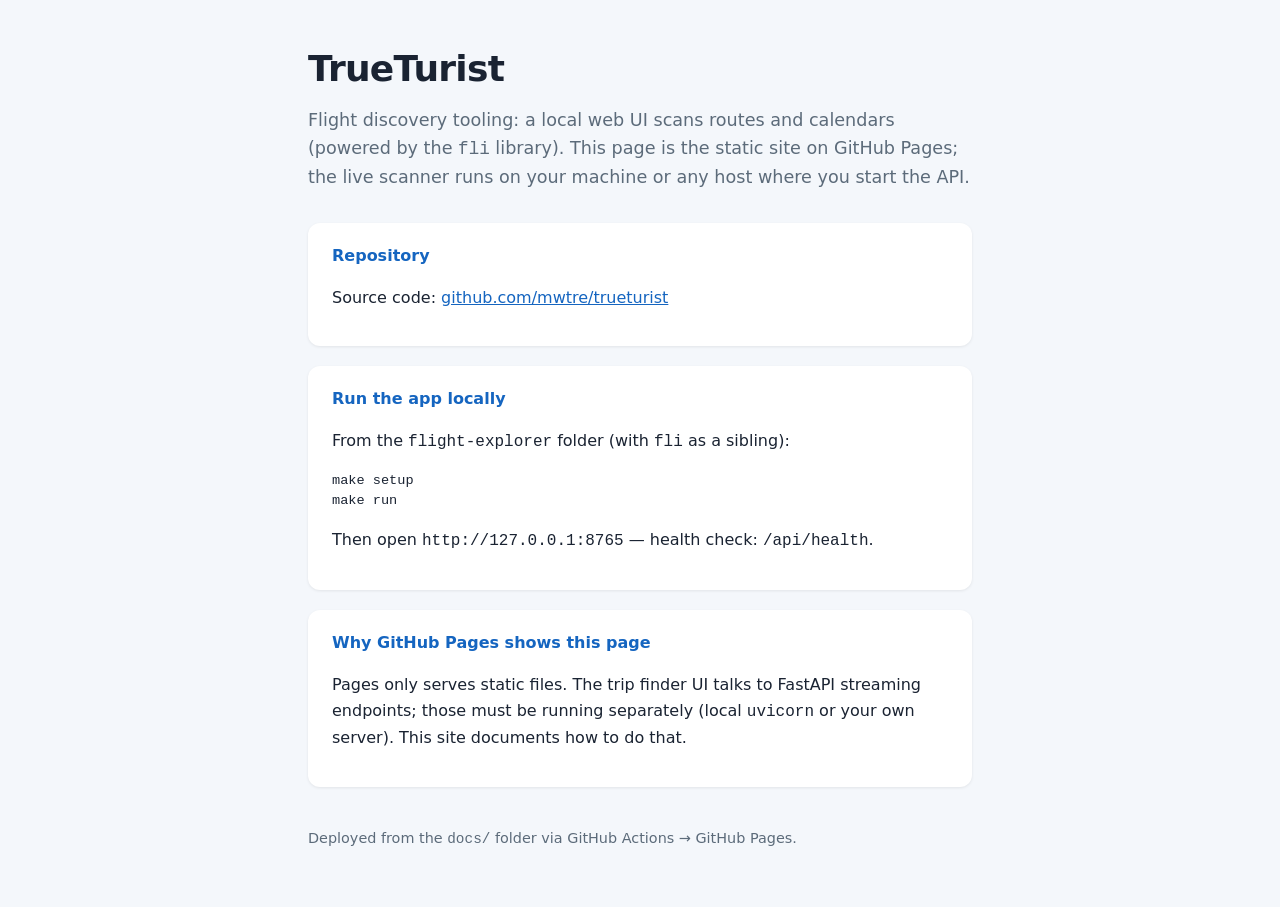
==== docs/index.html @ 15a465d0 "Initial import: flight-explorer, vendored fli, GitHub Pages docs Made-with: Cursor" ====
<!DOCTYPE html>
<html lang="en">
  <head>
    <meta charset="UTF-8" />
    <meta name="viewport" content="width=device-width, initial-scale=1" />
    <title>TrueTurist</title>
    <style>
      :root {
        color-scheme: light dark;
        --bg: #0f1419;
        --fg: #e7eef7;
        --muted: #8b9aab;
        --accent: #42a5f5;
        --card: #1a2332;
      }
      @media (prefers-color-scheme: light) {
        :root {
          --bg: #f4f7fb;
          --fg: #1a2332;
          --muted: #5c6b7a;
          --accent: #1565c0;
          --card: #fff;
        }
      }
      * {
        box-sizing: border-box;
      }
      body {
        margin: 0;
        min-height: 100vh;
        font-family: system-ui, -apple-system, Segoe UI, Roboto, sans-serif;
        background: var(--bg);
        color: var(--fg);
        line-height: 1.6;
      }
      main {
        max-width: 44rem;
        margin: 0 auto;
        padding: 2.5rem 1.25rem 4rem;
      }
      h1 {
        font-size: clamp(1.75rem, 4vw, 2.25rem);
        font-weight: 700;
        letter-spacing: -0.02em;
        margin: 0 0 0.5rem;
      }
      .lead {
        color: var(--muted);
        font-size: 1.1rem;
        margin: 0 0 2rem;
      }
      .card {
        background: var(--card);
        border-radius: 12px;
        padding: 1.25rem 1.5rem;
        margin-bottom: 1.25rem;
        box-shadow: 0 1px 3px rgba(0, 0, 0, 0.08);
      }
      .card h2 {
        font-size: 1rem;
        margin: 0 0 0.75rem;
        color: var(--accent);
      }
      pre {
        margin: 0;
        overflow-x: auto;
        font-size: 0.85rem;
        line-height: 1.45;
      }
      code {
        font-family: ui-monospace, SFMono-Regular, Menlo, Monaco, monospace;
      }
      a {
        color: var(--accent);
      }
      footer {
        color: var(--muted);
        font-size: 0.9rem;
        margin-top: 2.5rem;
      }
    </style>
  </head>
  <body>
    <main>
      <h1>TrueTurist</h1>
      <p class="lead">
        Flight discovery tooling: a local web UI scans routes and calendars (powered by the
        <code>fli</code> library). This page is the static site on GitHub Pages; the live scanner
        runs on your machine or any host where you start the API.
      </p>

      <div class="card">
        <h2>Repository</h2>
        <p>
          Source code:
          <a href="https://github.com/mwtre/trueturist">github.com/mwtre/trueturist</a>
        </p>
      </div>

      <div class="card">
        <h2>Run the app locally</h2>
        <p>From the <code>flight-explorer</code> folder (with <code>fli</code> as a sibling):</p>
        <pre><code>make setup
make run</code></pre>
        <p>Then open <code>http://127.0.0.1:8765</code> — health check: <code>/api/health</code>.</p>
      </div>

      <div class="card">
        <h2>Why GitHub Pages shows this page</h2>
        <p>
          Pages only serves static files. The trip finder UI talks to FastAPI streaming endpoints;
          those must be running separately (local <code>uvicorn</code> or your own server). This site
          documents how to do that.
        </p>
      </div>

      <footer>
        Deployed from the <code>docs/</code> folder via GitHub Actions → GitHub Pages.
      </footer>
    </main>
  </body>
</html>
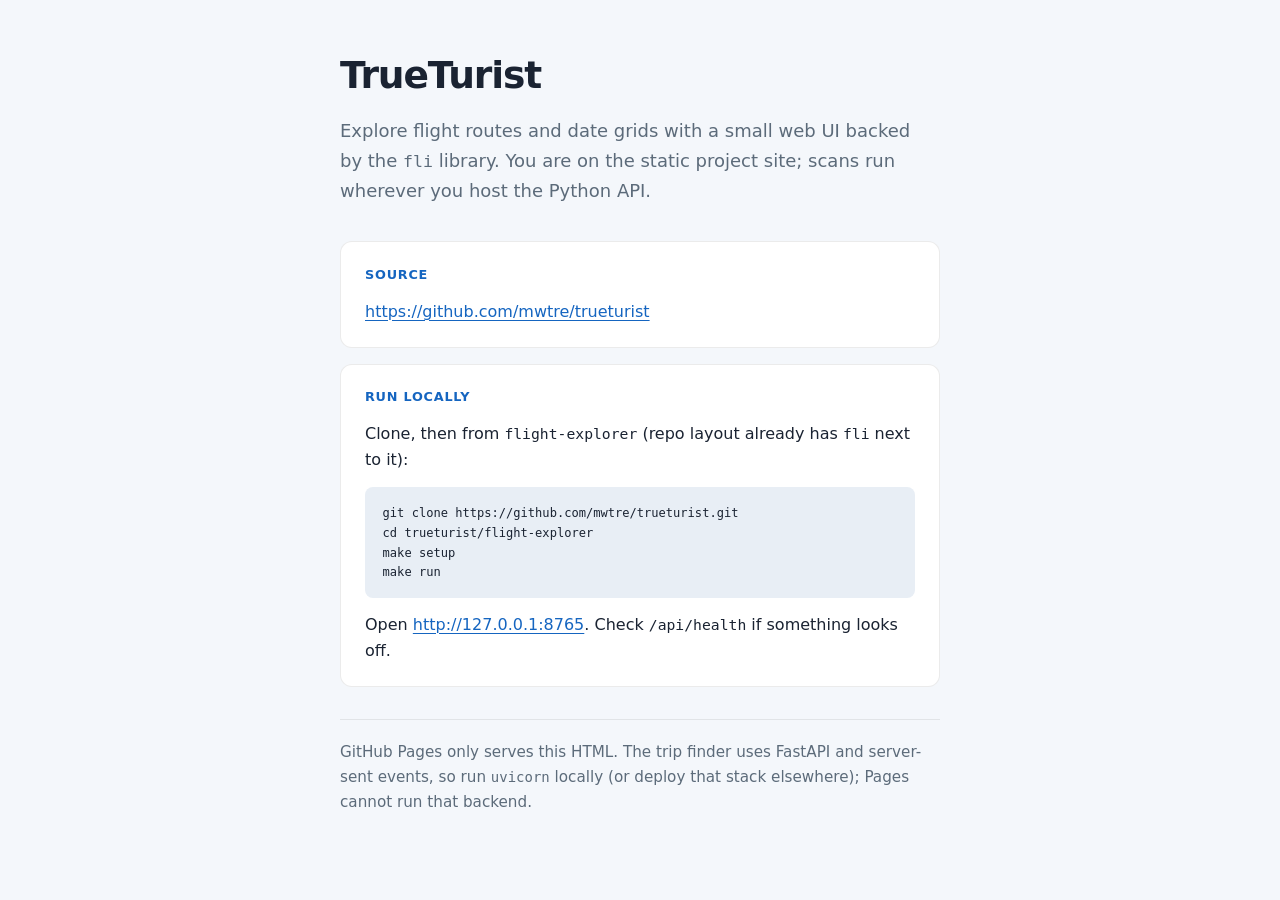
==== commit 5009703b: "docs(pages): clearer clone/run steps, meta description, tighten layout Made-with: Cursor" ====
--- a/docs/index.html
+++ b/docs/index.html
@@ -3,6 +3,10 @@
   <head>
     <meta charset="UTF-8" />
     <meta name="viewport" content="width=device-width, initial-scale=1" />
+    <meta
+      name="description"
+      content="TrueTurist — flight route and calendar discovery. Run the scanner locally; this site is the project home on GitHub Pages."
+    />
     <title>TrueTurist</title>
     <style>
       :root {
@@ -12,6 +16,7 @@
         --muted: #8b9aab;
         --accent: #42a5f5;
         --card: #1a2332;
+        --border: rgba(255, 255, 255, 0.08);
       }
       @media (prefers-color-scheme: light) {
         :root {
@@ -20,6 +25,7 @@
           --muted: #5c6b7a;
           --accent: #1565c0;
           --card: #fff;
+          --border: rgba(0, 0, 0, 0.08);
         }
       }
       * {
@@ -31,52 +37,78 @@
         font-family: system-ui, -apple-system, Segoe UI, Roboto, sans-serif;
         background: var(--bg);
         color: var(--fg);
-        line-height: 1.6;
+        line-height: 1.65;
       }
       main {
-        max-width: 44rem;
+        max-width: 40rem;
         margin: 0 auto;
-        padding: 2.5rem 1.25rem 4rem;
+        padding: 2.75rem 1.25rem 4rem;
       }
       h1 {
-        font-size: clamp(1.75rem, 4vw, 2.25rem);
+        font-size: clamp(1.85rem, 4vw, 2.35rem);
         font-weight: 700;
-        letter-spacing: -0.02em;
-        margin: 0 0 0.5rem;
+        letter-spacing: -0.03em;
+        margin: 0 0 0.65rem;
       }
       .lead {
         color: var(--muted);
-        font-size: 1.1rem;
-        margin: 0 0 2rem;
+        font-size: 1.125rem;
+        margin: 0 0 2.25rem;
+        max-width: 36rem;
       }
       .card {
         background: var(--card);
+        border: 1px solid var(--border);
         border-radius: 12px;
-        padding: 1.25rem 1.5rem;
-        margin-bottom: 1.25rem;
-        box-shadow: 0 1px 3px rgba(0, 0, 0, 0.08);
+        padding: 1.35rem 1.5rem;
+        margin-bottom: 1rem;
       }
       .card h2 {
-        font-size: 1rem;
-        margin: 0 0 0.75rem;
+        font-size: 0.8rem;
+        font-weight: 600;
+        text-transform: uppercase;
+        letter-spacing: 0.06em;
+        margin: 0 0 0.85rem;
         color: var(--accent);
       }
+      .card p {
+        margin: 0 0 0.85rem;
+      }
+      .card p:last-child {
+        margin-bottom: 0;
+      }
       pre {
-        margin: 0;
+        margin: 0 0 0.85rem;
+        padding: 1rem 1.1rem;
+        border-radius: 8px;
+        background: color-mix(in srgb, var(--bg) 88%, var(--fg));
         overflow-x: auto;
-        font-size: 0.85rem;
-        line-height: 1.45;
+        font-size: 0.82rem;
+        line-height: 1.5;
+      }
+      @media (prefers-color-scheme: light) {
+        pre {
+          background: #e8eef5;
+        }
       }
       code {
         font-family: ui-monospace, SFMono-Regular, Menlo, Monaco, monospace;
+        font-size: 0.92em;
       }
       a {
         color: var(--accent);
+        text-decoration-thickness: 1px;
+        text-underline-offset: 3px;
       }
-      footer {
+      a:hover {
+        text-decoration-thickness: 2px;
+      }
+      .note {
         color: var(--muted);
-        font-size: 0.9rem;
-        margin-top: 2.5rem;
+        font-size: 0.95rem;
+        margin-top: 2rem;
+        padding-top: 1.25rem;
+        border-top: 1px solid var(--border);
       }
     </style>
   </head>
@@ -84,39 +116,32 @@
     <main>
       <h1>TrueTurist</h1>
       <p class="lead">
-        Flight discovery tooling: a local web UI scans routes and calendars (powered by the
-        <code>fli</code> library). This page is the static site on GitHub Pages; the live scanner
-        runs on your machine or any host where you start the API.
+        Explore flight routes and date grids with a small web UI backed by the
+        <code>fli</code> library. You are on the static project site; scans run wherever you host the
+        Python API.
       </p>
 
       <div class="card">
-        <h2>Repository</h2>
+        <h2>Source</h2>
         <p>
-          Source code:
-          <a href="https://github.com/mwtre/trueturist">github.com/mwtre/trueturist</a>
+          <a href="https://github.com/mwtre/trueturist">https://github.com/mwtre/trueturist</a>
         </p>
       </div>
 
       <div class="card">
-        <h2>Run the app locally</h2>
-        <p>From the <code>flight-explorer</code> folder (with <code>fli</code> as a sibling):</p>
-        <pre><code>make setup
+        <h2>Run locally</h2>
+        <p>Clone, then from <code>flight-explorer</code> (repo layout already has <code>fli</code> next to it):</p>
+        <pre><code>git clone https://github.com/mwtre/trueturist.git
+cd trueturist/flight-explorer
+make setup
 make run</code></pre>
-        <p>Then open <code>http://127.0.0.1:8765</code> — health check: <code>/api/health</code>.</p>
+        <p>Open <a href="http://127.0.0.1:8765">http://127.0.0.1:8765</a>. Check <code>/api/health</code> if something looks off.</p>
       </div>
 
-      <div class="card">
-        <h2>Why GitHub Pages shows this page</h2>
-        <p>
-          Pages only serves static files. The trip finder UI talks to FastAPI streaming endpoints;
-          those must be running separately (local <code>uvicorn</code> or your own server). This site
-          documents how to do that.
-        </p>
-      </div>
-
-      <footer>
-        Deployed from the <code>docs/</code> folder via GitHub Actions → GitHub Pages.
-      </footer>
+      <p class="note">
+        GitHub Pages only serves this HTML. The trip finder uses FastAPI and server-sent events, so run
+        <code>uvicorn</code> locally (or deploy that stack elsewhere); Pages cannot run that backend.
+      </p>
     </main>
   </body>
 </html>
